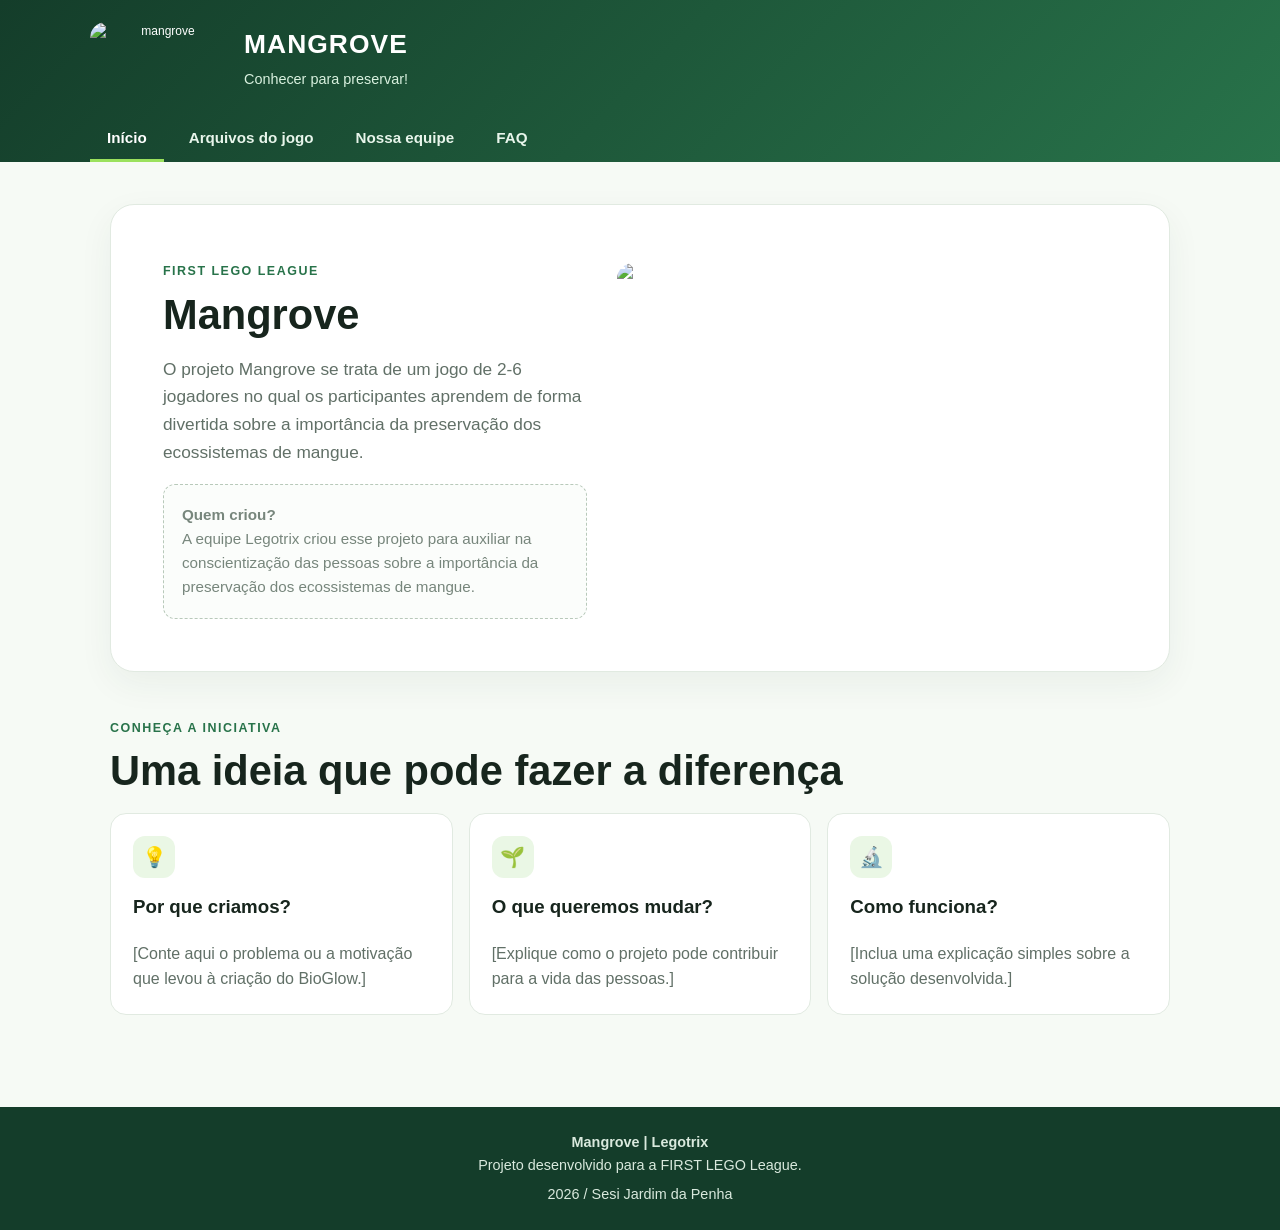
==== index.html @ 3a2cad04 "Fix formatting in index.html" ====
<!DOCTYPE html>
<html lang="pt-BR">
<head>
  <meta charset="UTF-8">
  <meta name="viewport" content="width=device-width, initial-scale=1.0">
  <meta name="description" content="Site oficial do projeto Mangrove, desenvolvido pela equipe Legotrix.">
  <title>BioGlow | Legotrix</title>
  <style>
    :root {
      --green: #9be15d;
      --green-dark: #28734a;
      --ink: #17251d;
      --muted: #617067;
      --paper: #f6faf5;
      --white: #fff;
      --line: #e1eae1;
    }
    * { box-sizing: border-box; }
    html { scroll-behavior: smooth; }
    body {
      margin: 0;
      font-family: Arial, Helvetica, sans-serif;
      color: var(--ink);
      background: var(--paper);
      line-height: 1.6;
    }
    header {
      background: linear-gradient(135deg, #143d2a, #28734a);
      color: white;
      padding: 22px max(5vw, 20px) 0;
    }
    .top {
      max-width: 1100px;
      margin: auto;
      display: flex;
      align-items: center;
      justify-content: space-between;
      gap: 20px;
      flex-wrap: wrap;
    }
    .brand { display: flex; align-items: center; gap: 14px; }
    
    .avatar img {
      width: 100%; height: 70%; border-radius: 50%; margin: 0 auto 12px;
      background: #eaf7e5; border: 1px dashed #9fbea4; display: grid; place-items: center;
      color: var(--green-dark); font-size: .8rem;
    }
    
    .logo img {
      width: 140px; height: 70px; border: 2px rgba(255,255,255,.8);
      border-radius: 16px; display: grid; place-items: center;
      color: white; font-size: 12px; text-align: center; flex: 0 0 auto;
    }
    
    
    
    
    .brand h1 { margin: 0; font-size: 1.65rem; letter-spacing: .04em; }
    .brand p { margin: 2px 0 0; color: #d9f1df; font-size: .9rem; }
    nav {
      max-width: 1100px; margin: 24px auto 0; display: flex;
      gap: 8px; overflow-x: auto;
    }
    nav button {
      border: 0; background: transparent; color: #e8f5eb; cursor: pointer;
      padding: 13px 17px; font-size: .95rem; font-weight: 700;
      border-bottom: 3px solid transparent; white-space: nowrap;
    }
    nav button:hover, nav button.active {
      color: white; border-bottom-color: var(--green);
    }
    main { max-width: 1100px; margin: 42px auto; padding: 0 20px 50px; }
    .tab { display: none; animation: appear .25s ease; }
    .tab.active { display: block; }
    @keyframes appear { from { opacity: 0; transform: translateY(5px); } to { opacity: 1; transform: none; } }
    .eyebrow { color: var(--green-dark); font-weight: 700; text-transform: uppercase; letter-spacing: .12em; font-size: .78rem; }
    h2 { font-size: clamp(1.8rem, 4vw, 2.6rem); line-height: 1.15; margin: 8px 0 14px; }
    h3 { margin-top: 0; }
    .intro { color: var(--muted); max-width: 720px; font-size: 1.08rem; }
    .hero {
      background: var(--white); border: 1px solid var(--line); border-radius: 24px;
      padding: clamp(24px, 5vw, 52px); display: grid;
      grid-template-columns: 1.35fr .65fr; gap: 30px; align-items: center;
      box-shadow: 0 12px 35px rgba(28,75,47,.06);
    }
    .hero-art {
      min-height: 230px; border-radius: 20px; display: grid; place-items: center;
      text-align: center; padding: 20px; color: #17452e;
      background: radial-gradient(circle at 50% 45%, #e9ffd2, #b8ed8b 55%, #75c86d);
      font-weight: 700;
    }
    .placeholder {
      color: #77867c; border: 1.5px dashed #b8c9ba; border-radius: 12px;
      padding: 18px; background: #fbfdfb; font-size: .95rem;
    }
    .section-heading { margin: 42px 0 18px; }
    .grid { display: grid; grid-template-columns: repeat(3, 1fr); gap: 16px; }
    .card {
      background: white; border: 1px solid var(--line); border-radius: 16px;
      padding: 22px; min-height: 150px;
    }
    .card p { color: var(--muted); margin-bottom: 0; }
    .icon {
      width: 42px; height: 42px; border-radius: 12px; background: #eaf7e5;
      display: grid; place-items: center; font-size: 1.25rem; margin-bottom: 14px;
    }
    .team-grid { display: grid; grid-template-columns: repeat(3, 1fr); gap: 16px; margin-top: 20px; }
    .member { text-align: center; }
    .avatar img{
      width: 100px; height: 160px; border-radius: 50%; margin: 1 auto 12px;
      background: #297c08; border: 3px #155b21; display: grid; place-items: center;
      color: var(--green-dark); font-size: .8rem;
    }
    .faq { border-bottom: 1px solid var(--line); padding: 18px 0; }
    .faq h3 { font-size: 1.05rem; margin-bottom: 6px; }
    .faq p { margin: 0; color: var(--muted); }
    footer {
      background: #143d2a; color: #d9e9dd; text-align: center;
      padding: 24px 20px; font-size: .9rem;
    }
    @media (max-width: 760px) {
      .hero { grid-template-columns: 1fr; }
      .grid, .team-grid { grid-template-columns: 1fr; }
      main { margin-top: 28px; }
      nav { margin-top: 18px; }
    }
   
  </style>

  <link rel="stylesheet" href="style.css">
</head>
<body>
  <header>
    <div class="top">
      <div class="brand">
      <div class="logo">
    <img src="imagens/mangrove michio.jpeg" alt="mangrove">
</div>
        <div>
          <h1>MANGROVE</h1>
          <p>Conhecer para preservar!</p>
        </div>
</a>
      </div>
    </div>
    <nav aria-label="Navegação principal">
      <button class="active" data-tab="inicio">Início</button>
      <button data-tab="arquivos">Arquivos do jogo</button>
      <button data-tab="equipe">Nossa equipe</button>
      <button data-tab="faq">FAQ</button>
    </nav>
  </header>

  <main>
    <section id="inicio" class="tab active">
      <div class="hero">
        <div>
          <span class="eyebrow">FIRST LEGO League</span>
          <h2>Mangrove</h2>
          <p class="intro">O projeto Mangrove se trata de um jogo de 2-6 jogadores no qual os participantes aprendem de forma divertida sobre a importância da preservação dos ecossistemas de mangue.</p>
          <div class="placeholder"><strong>Quem criou?</strong><br>A equipe Legotrix criou esse projeto para auxiliar na conscientização das pessoas sobre a importância da preservação dos ecossistemas de mangue.</div>
        </div>
        <div class="imagem">
          <img src="imagens/tabuleiro.png" alt="Mangrove">
        </div>
      </div>

      <div class="section-heading">
        <span class="eyebrow">Conheça a iniciativa</span>
        <h2>Uma ideia que pode fazer a diferença</h2>
      </div>
      <div class="grid">
        <article class="card">
          <div class="icon">💡</div>
          <h3>Por que criamos?</h3>
          <p>[Conte aqui o problema ou a motivação que levou à criação do BioGlow.]</p>
        </article>
        <article class="card">
          <div class="icon">🌱</div>
          <h3>O que queremos mudar?</h3>
          <p>[Explique como o projeto pode contribuir para a vida das pessoas.]</p>
        </article>
        <article class="card">
          <div class="icon">🔬</div>
          <h3>Como funciona?</h3>
          <p>[Inclua uma explicação simples sobre a solução desenvolvida.]</p>
        </article>
      </div>
    </section>

    <section id="arquivos" class="tab">
      <span class="eyebrow">Materiais para consulta</span>
      <h2>Arquivos do jogo</h2>
      <p class="intro">Reúna nesta área os documentos e materiais de apoio do BioGlow. Substitua os espaços abaixo pelos arquivos finais.</p>
      <div class="grid">
        <article class="card">
          <div class="icon">📖</div>
          <h3>Glossário</h3>
          <p>Termos importantes e seus significados.</p>
          <p class="placeholder">  <a href="arquivos/GlossárioPDF.pdf"
   target="_blank"
   class="botao-pdf">
   📄 Visualizar documento
</a></p>
        </article>
        <article class="card">
          <div class="icon">📋</div>
          <h3>Regras</h3>
          <p>Regras, orientações e informações do jogo.</p>
          <p class="placeholder">   <a href="arquivos/REGRAS DO JOGO.pdf"
   target="_blank"
   class="botao-pdf">
   📄 Visualizar documento
   </a></p>
        </article>
        <article class="card">
          <div class="icon">🖨️</div>
          <h3>Materiais para impressão</h3>
          <p>Arquivos preparados para baixar e imprimir.</p>
          <p class="placeholder">[Adicionar links dos arquivos]</p>
        </article>
      </div>
      <p class="placeholder" style="margin-top:18px">Dica: quando tiver os PDFs, troque cada indicação por um link para o arquivo correspondente.</p>
    </section>

    <section id="equipe" class="tab">
      <span class="eyebrow">Quem faz acontecer</span>
      <h2>Equipe Legotrix</h2>
      <p class="intro">Nós somos a equipe Legotrix, do SESI de Jardim da Penha, e participamos da FLL (FIRST LEGO League), um torneio mundial que, a cada temporada, apresenta um novo tema e desafia as equipes a encontrar soluções inovadoras para problemas reais.</p>
      <div class="section-heading">
        <h2>Conheça os integrantes</h2>
    
      </div>
      <div class="team-grid">
        <article class="card member"><div class="avatar"> <img src="imagens/julia.jpeg" alt="Integrante 1"></div><h3>Júlia</h3><p>Gestora</p></article>
        <article class="card member"><div class="avatar"> <img src="imagens/lucas.jpeg" alt="Integrante 2"></div><h3>Lucas</h3><p>Construtor</p></article>
        <article class="card member"><div class="avatar"> <img src="imagens/dante.jpeg" alt="Integrante 3"></div><h3>Dante</h3><p>Programador</p></article>
    <article class="card member"><div class="avatar"> <img src="imagens/natalia.jpeg" alt="Integrante 4"></div><h3>Natália</h3><p>Gerente de Projeto</p></article>
    <article class="card member"><div class="avatar"> <img src="imagens/ester.jpeg" alt="Integrante 5"></div><h3>Ester</h3><p>Pesquisadora</p></article>
    <article class="card member"><div class="avatar"> <img src="imagens/nicole.jpeg" alt="Integrante 6"></div><h3>Nicole</h3><p>Pesquisadora</p></article>
      
    </section>

    <section id="faq" class="tab">
      <span class="eyebrow">Dúvidas frequentes</span>
      <h2>FAQ</h2>
      <p class="intro">Respostas rápidas para as perguntas mais comuns sobre o BioGlow.</p>
      <div class="faq"><h3>[Pergunta frequente 1]</h3><p>[Escreva aqui a resposta.]</p></div>
      <div class="faq"><h3>[Pergunta frequente 2]</h3><p>[Escreva aqui a resposta.]</p></div>
      <div class="faq"><h3>[Pergunta frequente 3]</h3><p>[Escreva aqui a resposta.]</p></div>
      <div class="faq"><h3>[Pergunta frequente 4]</h3><p>[Escreva aqui a resposta.]</p></div>
      <p class="placeholder" style="margin-top:20px">Inclua novas perguntas duplicando um dos blocos acima.</p>
    </section>
  </main>

  <footer>
    <strong>Mangrove | Legotrix</strong><br>
    Projeto desenvolvido para a FIRST LEGO League.
    <div style="margin-top:6px">2026 / Sesi Jardim da Penha</div>
  </footer>

  <script>
    const buttons = document.querySelectorAll('nav button');
    const sections = document.querySelectorAll('.tab');
    buttons.forEach(button => {
      button.addEventListener('click', () => {
        buttons.forEach(item => item.classList.remove('active'));
        sections.forEach(section => section.classList.remove('active'));
        button.classList.add('active');
        document.getElementById(button.dataset.tab).classList.add('active');
        window.scrollTo({ top: 0, behavior: 'smooth' });
      });
    });
  </script>
</body>
</html>
---- style.css ----
.imagem img{
     width: 500px; height: 350px; border: 2px rgba(255,255,255,.8);
      border-radius: 16px; display: grid; place-items: center;
      color: white; font-size: 12px; text-align: center; flex: 0 0 auto;
}
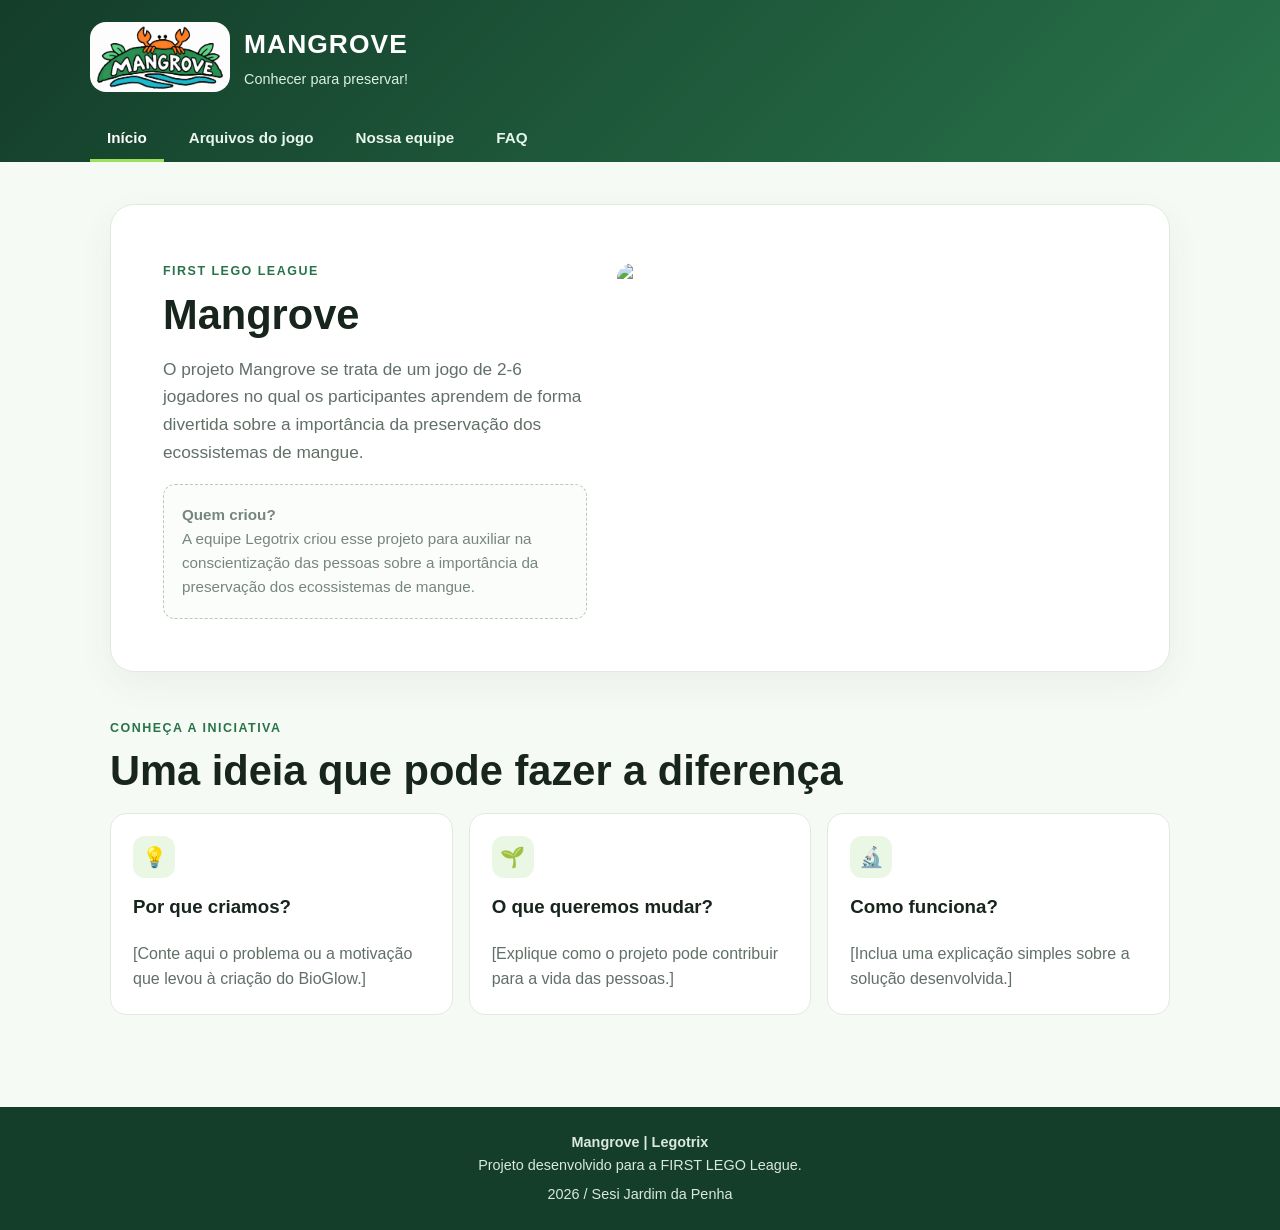
==== commit 466831db: "Update index.html" ====
--- a/index.html
+++ b/index.html
@@ -134,7 +134,7 @@
     <div class="top">
       <div class="brand">
       <div class="logo">
-    <img src="imagens/mangrove michio.jpeg" alt="mangrove">
+    <img src="mangrove michio.jpeg" alt="mangrove">
 </div>
         <div>
           <h1>MANGROVE</h1>
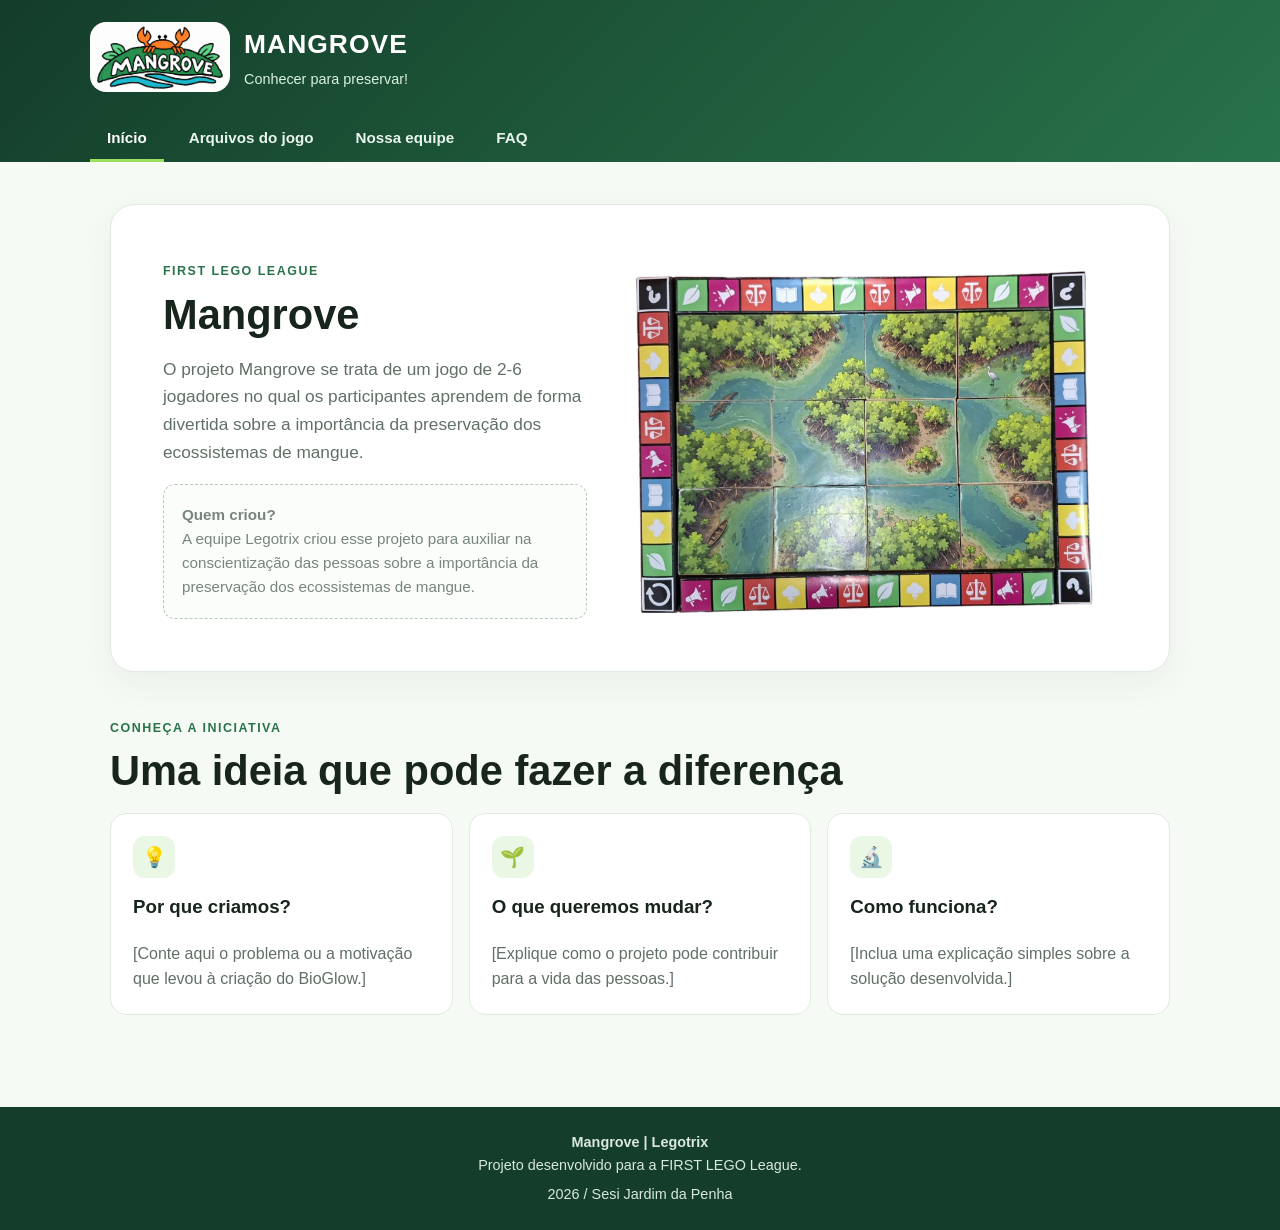
==== commit 9cdc1947: "Update index.html" ====
--- a/index.html
+++ b/index.html
@@ -161,7 +161,7 @@
           <div class="placeholder"><strong>Quem criou?</strong><br>A equipe Legotrix criou esse projeto para auxiliar na conscientização das pessoas sobre a importância da preservação dos ecossistemas de mangue.</div>
         </div>
         <div class="imagem">
-          <img src="imagens/tabuleiro.png" alt="Mangrove">
+          <img src="tabuleiro.png" alt="Mangrove">
         </div>
       </div>
 
@@ -197,7 +197,7 @@
           <div class="icon">📖</div>
           <h3>Glossário</h3>
           <p>Termos importantes e seus significados.</p>
-          <p class="placeholder">  <a href="arquivos/GlossárioPDF.pdf"
+          <p class="placeholder">  <a href="GlossárioPDF.pdf"
    target="_blank"
    class="botao-pdf">
    📄 Visualizar documento
@@ -232,12 +232,12 @@
     
       </div>
       <div class="team-grid">
-        <article class="card member"><div class="avatar"> <img src="imagens/julia.jpeg" alt="Integrante 1"></div><h3>Júlia</h3><p>Gestora</p></article>
-        <article class="card member"><div class="avatar"> <img src="imagens/lucas.jpeg" alt="Integrante 2"></div><h3>Lucas</h3><p>Construtor</p></article>
-        <article class="card member"><div class="avatar"> <img src="imagens/dante.jpeg" alt="Integrante 3"></div><h3>Dante</h3><p>Programador</p></article>
-    <article class="card member"><div class="avatar"> <img src="imagens/natalia.jpeg" alt="Integrante 4"></div><h3>Natália</h3><p>Gerente de Projeto</p></article>
-    <article class="card member"><div class="avatar"> <img src="imagens/ester.jpeg" alt="Integrante 5"></div><h3>Ester</h3><p>Pesquisadora</p></article>
-    <article class="card member"><div class="avatar"> <img src="imagens/nicole.jpeg" alt="Integrante 6"></div><h3>Nicole</h3><p>Pesquisadora</p></article>
+        <article class="card member"><div class="avatar"> <img src="julia.jpeg" alt="Integrante 1"></div><h3>Júlia</h3><p>Gestora</p></article>
+        <article class="card member"><div class="avatar"> <img src="lucas.jpeg" alt="Integrante 2"></div><h3>Lucas</h3><p>Construtor</p></article>
+        <article class="card member"><div class="avatar"> <img src="dante.jpeg" alt="Integrante 3"></div><h3>Dante</h3><p>Programador</p></article>
+    <article class="card member"><div class="avatar"> <img src="natalia.jpeg" alt="Integrante 4"></div><h3>Natália</h3><p>Gerente de Projeto</p></article>
+    <article class="card member"><div class="avatar"> <img src="ester.jpeg" alt="Integrante 5"></div><h3>Ester</h3><p>Pesquisadora</p></article>
+    <article class="card member"><div class="avatar"> <img src="nicole.jpeg" alt="Integrante 6"></div><h3>Nicole</h3><p>Pesquisadora</p></article>
       
     </section>
 
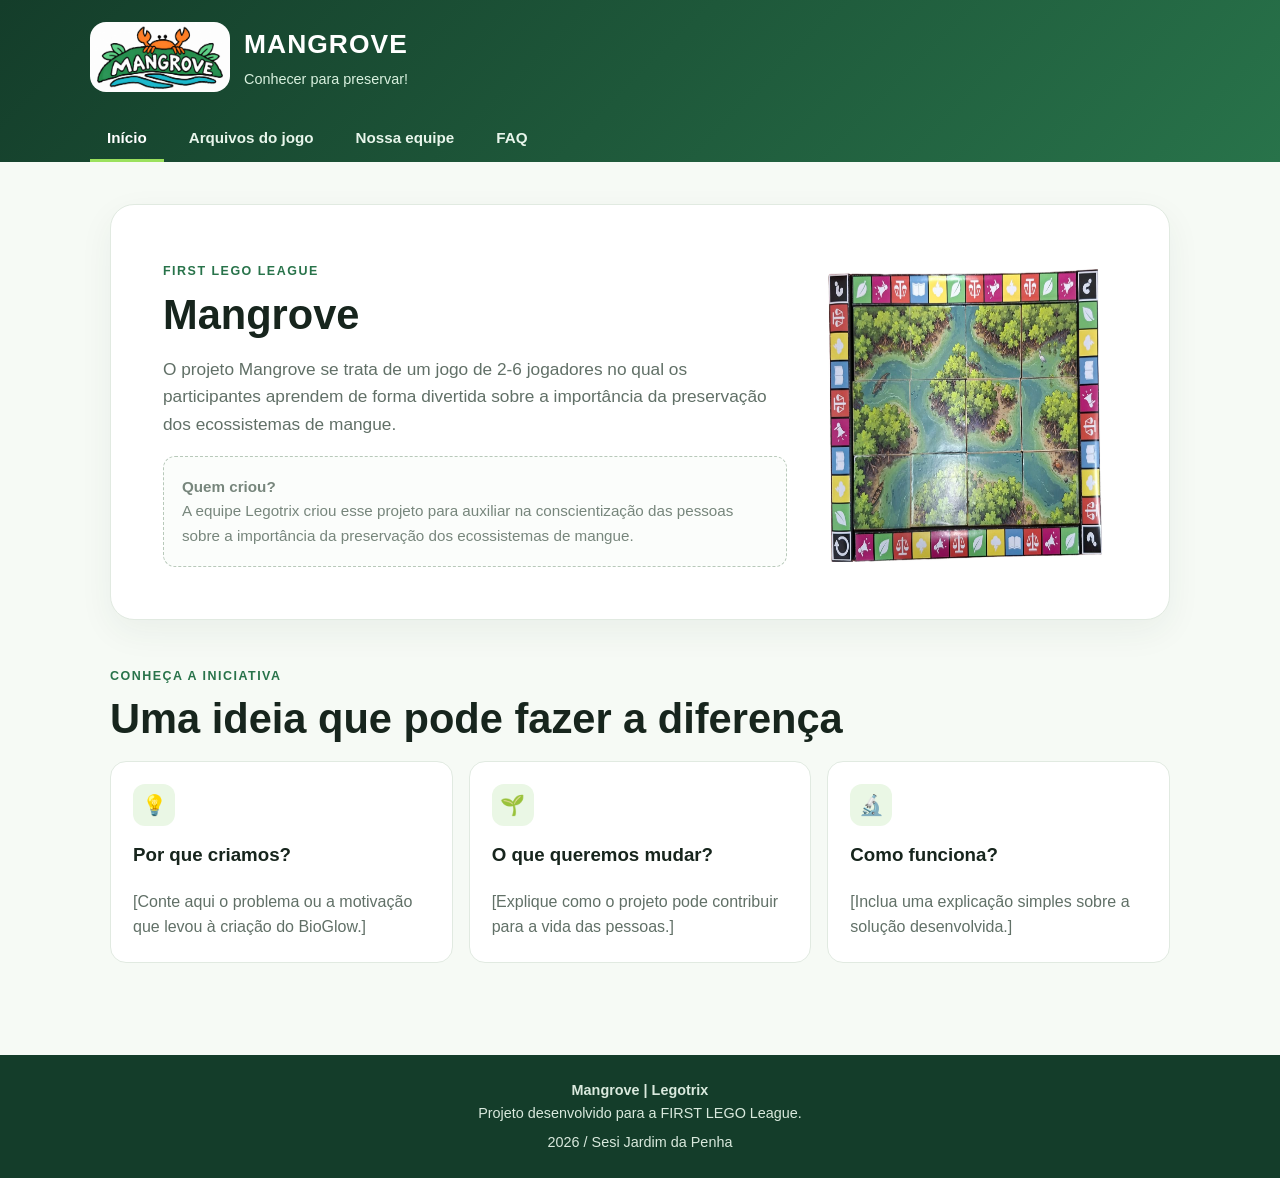
==== commit 96316d85: "Update index.html" ====
--- a/index.html
+++ b/index.html
@@ -245,11 +245,13 @@
       <span class="eyebrow">Dúvidas frequentes</span>
       <h2>FAQ</h2>
       <p class="intro">Respostas rápidas para as perguntas mais comuns sobre o BioGlow.</p>
-      <div class="faq"><h3>[Pergunta frequente 1]</h3><p>[Escreva aqui a resposta.]</p></div>
-      <div class="faq"><h3>[Pergunta frequente 2]</h3><p>[Escreva aqui a resposta.]</p></div>
-      <div class="faq"><h3>[Pergunta frequente 3]</h3><p>[Escreva aqui a resposta.]</p></div>
-      <div class="faq"><h3>[Pergunta frequente 4]</h3><p>[Escreva aqui a resposta.]</p></div>
-      <p class="placeholder" style="margin-top:20px">Inclua novas perguntas duplicando um dos blocos acima.</p>
+      <div class="faq"><h3>Quem somos nós?</h3><p>Somos da equipe de robótica Legotrix, do SESI de Jardim da Penha. A equipe existe desde 2014, com seus integrantes sendo renovados a cada ano.
+</p></div>
+      <div class="faq"><h3>O que é a FLL?</h3><p>Um torneio mundial em que, a cada ano, uma nova temporada apresenta um tema e um problema que devemos solucionar por meio de uma ideia inovadora.
+</p></div>
+      <div class="faq"><h3>Qual foi o problema que a equipe identificou?</h3><p>Identificamos que a falta de conscientização sobre os manguezais está relacionada a diversas ameaças, como aterros, poluição, ocupação irregular e expansão urbana. Além disso, muitas pessoas ainda não reconhecem sua importância!
+</p></div>
+      <div class="faq"><h3>Por que criamos um jogo?</h3></h3><p>É uma forma divertida e lúdica de conscientizar pessoas de todas as idades sobre a importância dos manguezais e as ameaças que eles enfrentam. Com o jogo, queremos alcançar tanto os adultos, que podem contribuir para melhorar essa realidade, quanto os jovens, que são a próxima geração e farão a diferença no futuro.</p></div>
     </section>
   </main>
 
--- a/style.css
+++ b/style.css
@@ -1,5 +1,43 @@
 .imagem img{
-     width: 500px; height: 350px; border: 2px rgba(255,255,255,.8);
+     width: 500px; height: 300px; border: 2px rgba(255,255,255,.8);
       border-radius: 16px; display: grid; place-items: center;
       color: white; font-size: 12px; text-align: center; flex: 0 0 auto;
-}+}
+
+/* Configuração geral */
+* {
+    box-sizing: border-box;
+}
+
+body {
+    margin: 0;
+    padding: 0;
+    font-family: Arial, sans-serif;
+}
+
+/* Imagens adaptáveis */
+img {
+    max-width: 100%;
+    height: auto;
+}
+
+/* Configuração para celulares */
+@media screen and (max-width: 768px) {
+
+    body {
+        font-size: 14px;
+    }
+
+    .container {
+        width: 95%;
+        margin: auto;
+    }
+
+    h1 {
+        font-size: 26px;
+    }
+
+    .menu {
+        flex-direction: column;
+    }
+}
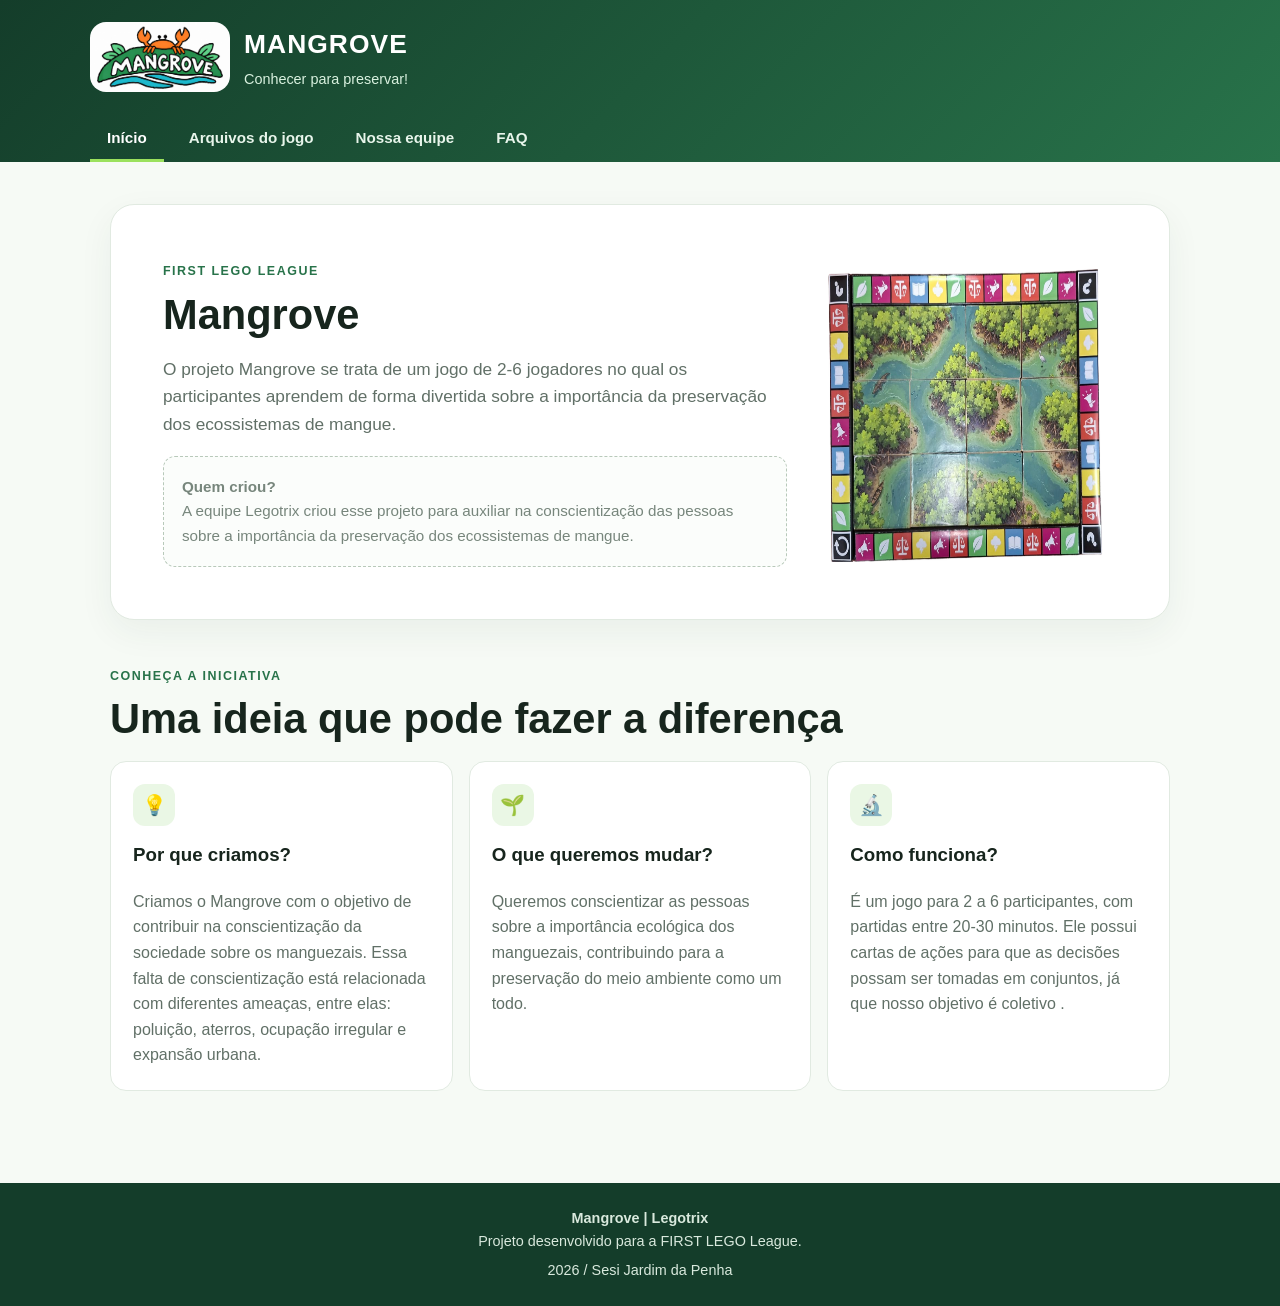
==== commit 4e155bd5: "Update index.html" ====
--- a/index.html
+++ b/index.html
@@ -173,17 +173,19 @@
         <article class="card">
           <div class="icon">💡</div>
           <h3>Por que criamos?</h3>
-          <p>[Conte aqui o problema ou a motivação que levou à criação do BioGlow.]</p>
+          <p>Criamos o Mangrove com o objetivo de contribuir na conscientização da sociedade sobre os manguezais. Essa falta de conscientização está relacionada com diferentes ameaças, entre elas: poluição, aterros, ocupação irregular e expansão urbana.
+</p>
         </article>
         <article class="card">
           <div class="icon">🌱</div>
           <h3>O que queremos mudar?</h3>
-          <p>[Explique como o projeto pode contribuir para a vida das pessoas.]</p>
+          <p>Queremos conscientizar as pessoas sobre a importância ecológica dos manguezais, contribuindo para a preservação do meio ambiente como um todo. </p>
         </article>
         <article class="card">
           <div class="icon">🔬</div>
           <h3>Como funciona?</h3>
-          <p>[Inclua uma explicação simples sobre a solução desenvolvida.]</p>
+          <p>É um jogo para 2 a 6 participantes, com partidas entre 20-30 minutos. Ele possui cartas de ações para que as decisões possam ser tomadas em conjuntos, já que nosso objetivo é coletivo 
+.</p>
         </article>
       </div>
     </section>
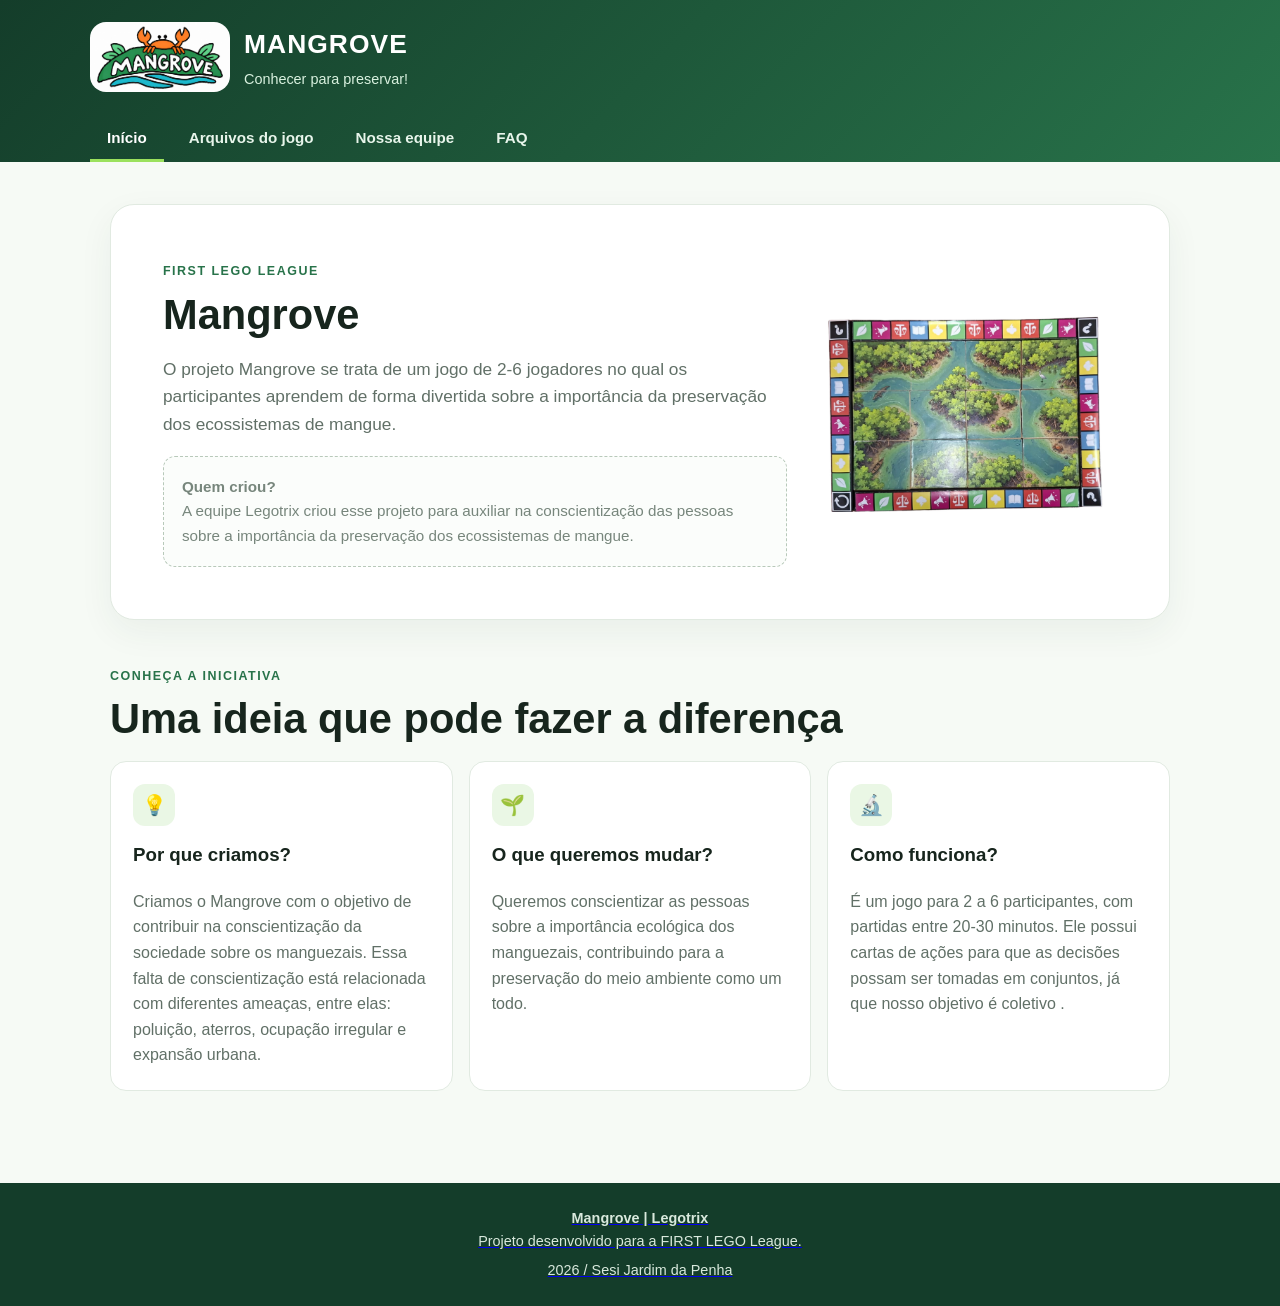
==== commit 062a63c3: "Add download link for printable materials Added a link for downloading printable files in the index." ====
--- a/index.html
+++ b/index.html
@@ -219,7 +219,9 @@
           <div class="icon">🖨️</div>
           <h3>Materiais para impressão</h3>
           <p>Arquivos preparados para baixar e imprimir.</p>
-          <p class="placeholder">[Adicionar links dos arquivos]</p>
+          <p class="placeholder"> <a href="ARQUIVOS PARA IMPRESSÃO.pdf"
+   target="_blank"
+   class="botao-pdf">
         </article>
       </div>
       <p class="placeholder" style="margin-top:18px">Dica: quando tiver os PDFs, troque cada indicação por um link para o arquivo correspondente.</p>
--- a/style.css
+++ b/style.css
@@ -1,5 +1,5 @@
 .imagem img{
-     width: 500px; height: 300px; border: 2px rgba(255,255,255,.8);
+     width: 500px; height: 200px; border: 2px rgba(255,255,255,.8);
       border-radius: 16px; display: grid; place-items: center;
       color: white; font-size: 12px; text-align: center; flex: 0 0 auto;
 }
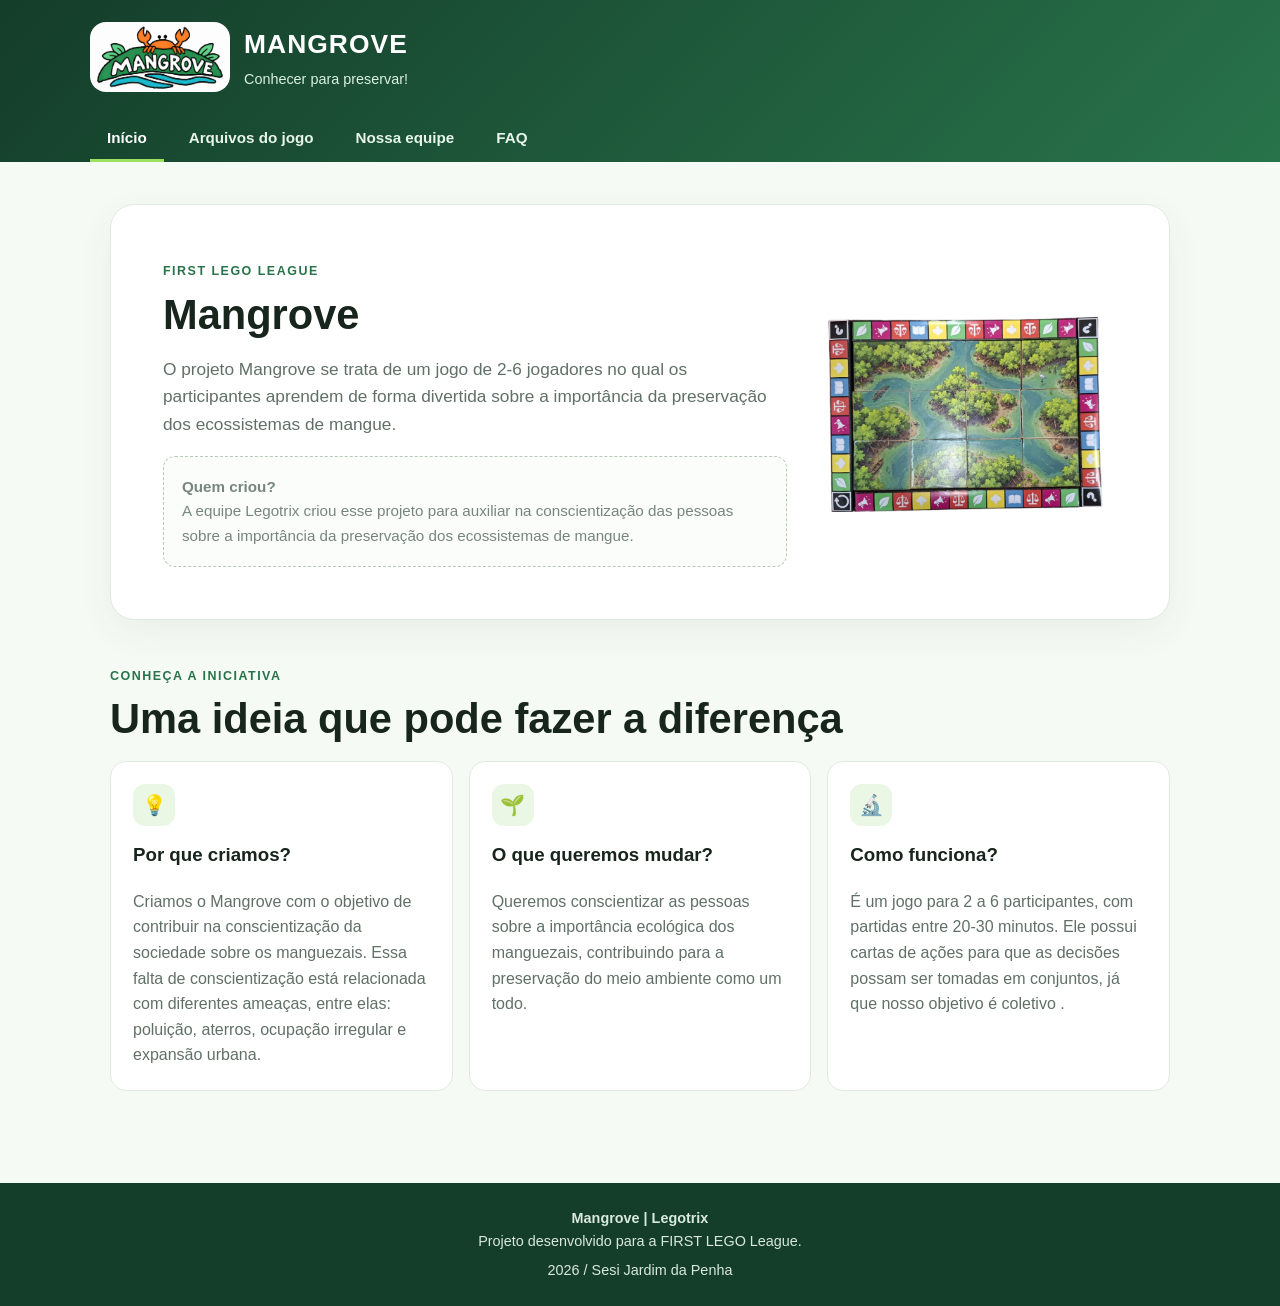
==== commit c9a726e7: "Fix placeholder link for PDF document" ====
--- a/index.html
+++ b/index.html
@@ -219,12 +219,13 @@
           <div class="icon">🖨️</div>
           <h3>Materiais para impressão</h3>
           <p>Arquivos preparados para baixar e imprimir.</p>
-          <p class="placeholder"> <a href="ARQUIVOS PARA IMPRESSÃO.pdf"
+          <p class="placeholder">   <a href="ARQUIVOS PARA IMPRESSÃO.pdf"
    target="_blank"
    class="botao-pdf">
-        </article>
-      </div>
-      <p class="placeholder" style="margin-top:18px">Dica: quando tiver os PDFs, troque cada indicação por um link para o arquivo correspondente.</p>
+   📄 Visualizar documento
+          </a></p>
+        </article>
+      </div>
     </section>
 
     <section id="equipe" class="tab">
